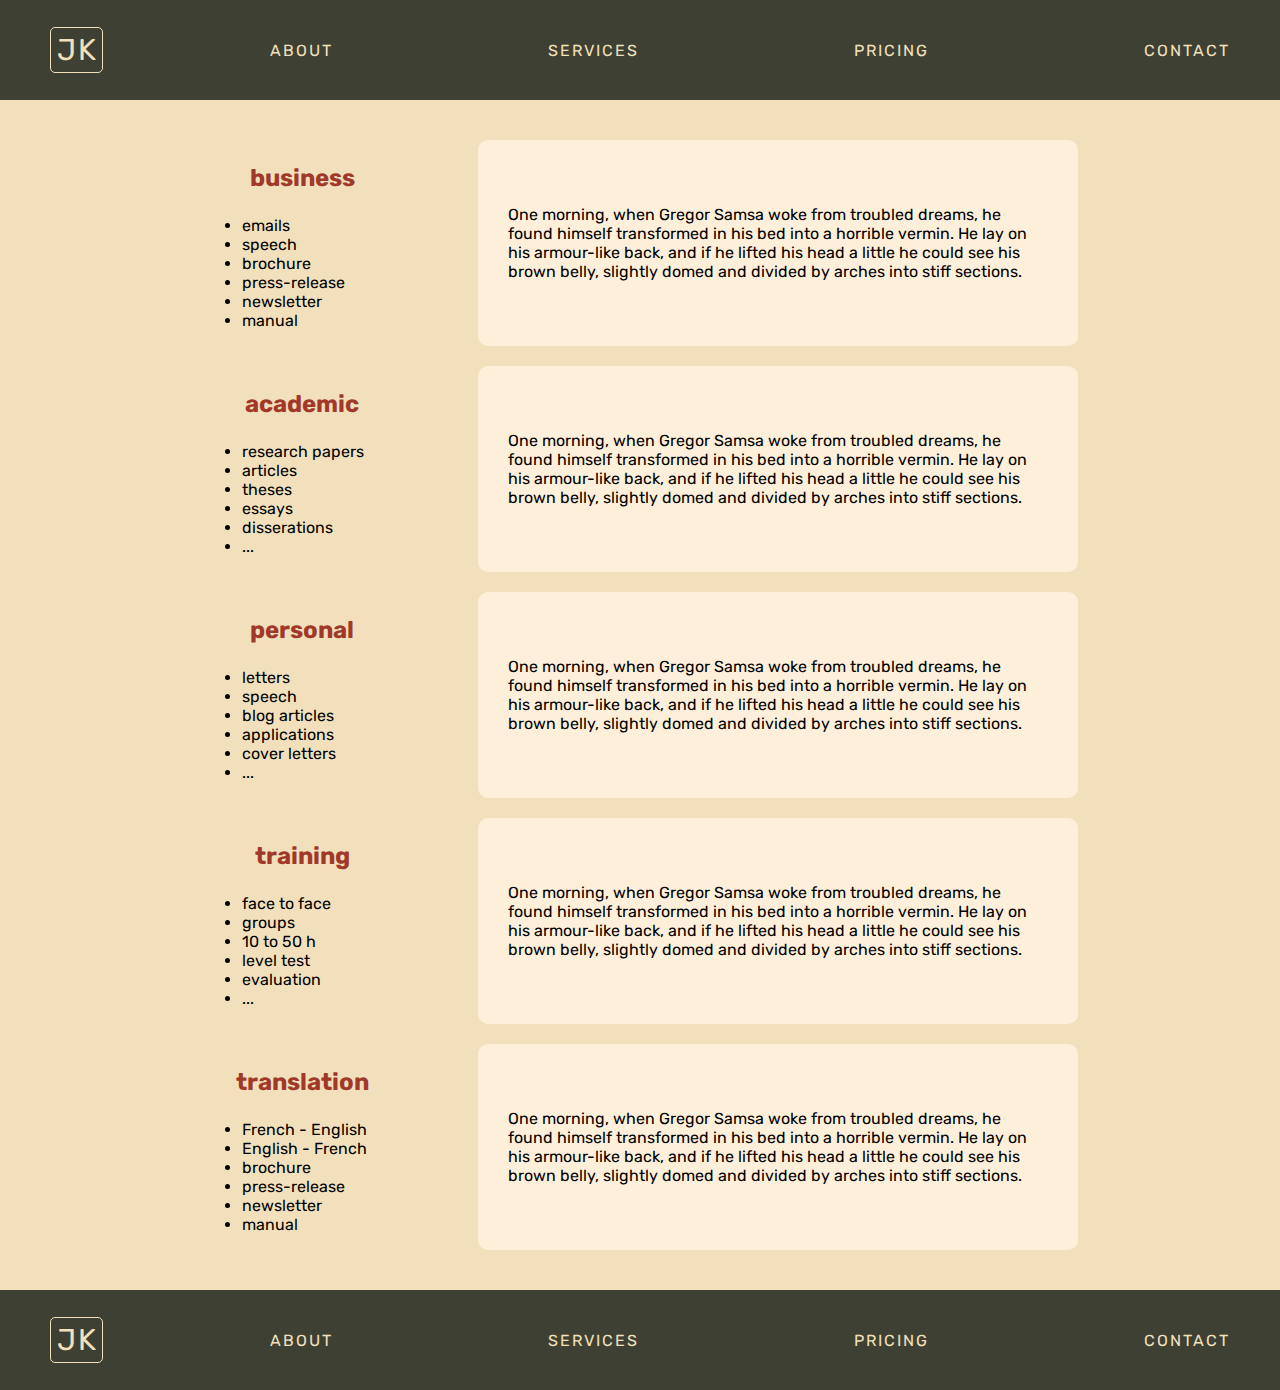
==== contact.html @ a4a88a7b "link only" ====
<!DOCTYPE html>
<html>
    <head>
        <meta charset="utf-8">
        <meta content="IE=edge" http-equiv="X-UA-Compatible">
        <meta content="width=device-width, initial-scale=1" name="viewport">
        <title>JK Services | contact</title>
        <!--<link href="css/bootstrap.min.css" rel="stylesheet">-->
        <link href="https://fonts.googleapis.com/css?family=Bitter" rel="stylesheet">
        <link href="https://fonts.googleapis.com/css?family=Rubik" rel="stylesheet">
        <link href="css/font-awesome.min.css" rel="stylesheet">
        <link href="css/styles.css" rel="stylesheet">	
    </head>
        
    <body>        
        <nav class="main-nav" role="navigation">                
            <div class="wrapper">
                <a href="index.html" id="brand">JK</a>
                <ul>
                    <li><a href="#">about</a></li>
                    <li><a href="services.html">services</a></li>
                    <li><a href="pricing.html">pricing</a></li>
                    <li><a href="#">contact</a></li>
                </ul>
            </div>
        </nav>    
        
       
        <section class="listing-expanded">
            <div class="wrapper">
                <div class="article">
                    <div class="box">
                        <h3>business</h3>
                        <ul>
                            <li>emails</li>
                            <li>speech</li>
                            <li>brochure</li>
                            <li>press-release</li>
                            <li>newsletter</li>
                            <li>manual</li>
                        </ul>
                    </div>
                    <div class="long-box">
                        <p>One morning, when Gregor Samsa woke from troubled dreams, he found himself transformed in his bed into a horrible vermin. He lay on his armour-like back, and if he lifted his head a little he could see his brown belly, slightly domed and divided by arches into stiff sections. </p>
                    </div>
                </div>
                 <div class="article">
                    <div class="box">
                        <h3>academic</h3>
                        <ul>
                            <li>research papers</li>
                            <li>articles</li>
                            <li>theses</li>
                            <li>essays</li>
                            <li>disserations</li>
                            <li>...</li>
                        </ul>
                    </div>
                    <div class="long-box">
                        <p>One morning, when Gregor Samsa woke from troubled dreams, he found himself transformed in his bed into a horrible vermin. He lay on his armour-like back, and if he lifted his head a little he could see his brown belly, slightly domed and divided by arches into stiff sections. </p>
                    </div>
                </div>
                 <div class="article">
                    <div class="box">
                        <h3>personal</h3>
                        <ul>
                            <li>letters</li>
                            <li>speech</li>
                            <li>blog articles</li>
                            <li>applications</li>
                            <li>cover letters</li>
                            <li>...</li>
                        </ul>
                    </div>
                    <div class="long-box">
                        <p>One morning, when Gregor Samsa woke from troubled dreams, he found himself transformed in his bed into a horrible vermin. He lay on his armour-like back, and if he lifted his head a little he could see his brown belly, slightly domed and divided by arches into stiff sections. </p>
                    </div>
                </div>
                 <div class="article">
                    <div class="box">
                        <h3>training</h3>
                        <ul>
                            <li>face to face</li>
                            <li>groups</li>
                            <li>10 to 50 h</li>
                            <li>level test</li>
                            <li>evaluation</li>
                            <li>...</li>
                        </ul>
                    </div>
                    <div class="long-box">
                        <p>One morning, when Gregor Samsa woke from troubled dreams, he found himself transformed in his bed into a horrible vermin. He lay on his armour-like back, and if he lifted his head a little he could see his brown belly, slightly domed and divided by arches into stiff sections. </p>
                    </div>
                </div>
                 <div class="article">
                    <div class="box">
                        <h3>translation</h3>
                        <ul>
                            <li>French - English</li>
                            <li>English - French</li>
                            <li>brochure</li>
                            <li>press-release</li>
                            <li>newsletter</li>
                            <li>manual</li>
                        </ul>
                    </div>
                    <div class="long-box">
                        <p>One morning, when Gregor Samsa woke from troubled dreams, he found himself transformed in his bed into a horrible vermin. He lay on his armour-like back, and if he lifted his head a little he could see his brown belly, slightly domed and divided by arches into stiff sections. </p>
                    </div>
                </div>
                
            </div>
        </section>
         <footer>
           <div class="wrapper">
               <a href="index.html" id="brand">JK</a>
                <ul>
                    <li><a href="#">about</a></li>
                    <li><a href="services.html">services</a></li>
                    <li><a href="pricing.html">pricing</a></li>
                    <li><a href="#">contact</a></li>
                </ul>
           </div>
       </footer>
        
    </body>
</html>
---- css/styles.css ----
/* VARIABLES */
/* colors */
/* fonts */
body {
  margin: 0;
  font-family: 'Rubik', sans-serif; }

html {
  width: 100%; }

h1 {
  margin: 0; }

nav.main-nav {
  background-color: #3E4033;
  height: 100px;
  margin: 0; }
  nav.main-nav div.wrapper {
    width: 100%;
    height: 100%;
    max-width: 1200px;
    margin: 0 auto;
    display: flex;
    justify-content: space-between;
    align-items: center; }
    nav.main-nav div.wrapper ul {
      width: 80%;
      list-style-type: none;
      display: flex;
      justify-content: space-between;
      padding-right: 10px;
      flex-wrap: wrap; }
    nav.main-nav div.wrapper a, nav.main-nav div.wrapper a:hover {
      color: #F2E0BD;
      text-transform: uppercase;
      text-decoration: none;
      letter-spacing: 2px; }
    nav.main-nav div.wrapper #brand {
      font-size: 30px;
      padding: 4px 4px 4px 6px;
      margin-left: 10px;
      border: 1px solid #F2E0BD;
      border-radius: 5px; }

footer {
  height: 100px;
  background-color: #3E4033;
  width: 100%; }
  footer div.wrapper {
    width: 100%;
    height: 100%;
    max-width: 1200px;
    margin: 0 auto;
    display: flex;
    justify-content: space-between;
    align-items: center; }
    footer div.wrapper ul {
      width: 80%;
      list-style-type: none;
      display: flex;
      justify-content: space-between;
      padding-right: 10px;
      flex-wrap: wrap; }
    footer div.wrapper a, footer div.wrapper a:hover {
      color: #F2E0BD;
      text-transform: uppercase;
      text-decoration: none;
      letter-spacing: 2px; }
    footer div.wrapper #brand {
      font-size: 30px;
      padding: 4px 4px 4px 6px;
      margin-left: 10px;
      border: 1px solid #F2E0BD;
      border-radius: 5px; }

header {
  background-color: #FEEFDA;
  height: 500px; }
  header section.lead-banner {
    width: 80%;
    height: 100%;
    margin: 0 auto;
    display: flex;
    justify-content: space-around;
    align-items: center; }
    header section.lead-banner div.lead-text {
      flex: 2 1 50%;
      max-width: 500px;
      margin-left: 30px;
      padding: 20px;
      color: #3E4033;
      text-align: center;
      letter-spacing: 3px;
      border-left: 1px solid #a1392b; }
    header section.lead-banner h1 {
      font-size: 5em; }
    header section.lead-banner h3 {
      font-size: 1.5em;
      letter-spacing: 5px; }
    header section.lead-banner aside {
      color: #a1392b; }
    header section.lead-banner ul {
      list-style-type: none; }
    header section.lead-banner li {
      font-size: 1.5em;
      font-weight: 600;
      padding-bottom: 20px; }

/* first section after header */
div.listing {
  width: 100%;
  background-color: #a1392b;
  padding: 30px 0; }
  div.listing div.wrapper {
    width: 70%;
    margin: 0 auto;
    display: flex;
    justify-content: space-between;
    flex-wrap: wrap; }
  div.listing fieldset {
    width: 100px;
    margin: 5px 0px 20px 0px;
    border-color: #FEEFDA;
    color: #FEEFDA; }
  div.listing legend {
    font-size: 1.5em;
    text-transform: uppercase; }
    div.listing legend a, div.listing legend a:hover {
      text-decoration: none;
      color: #FEEFDA; }
  div.listing div.text-banner {
    width: 70%;
    margin: 0 auto;
    display: flex;
    align-items: center;
    color: #FEEFDA;
    padding-top: 10px; }

/* demo */
section.demo {
  width: 100%;
  background-color: #a1392b;
  height: 400px; }
  section.demo div.wrapper {
    width: 70%;
    margin: 0 auto;
    background-color: #FEEFDA;
    padding: 20px; }
    section.demo div.wrapper p {
      margin: 0; }
    section.demo div.wrapper s {
      color: blue; }
    section.demo div.wrapper ins {
      color: red; }

/* section listing expanded */
section.listing-expanded {
  background-color: #F2E0BD;
  width: 100%; }
  section.listing-expanded div.wrapper {
    width: 70%;
    height: 100%;
    margin: 0 auto;
    display: flex;
    flex-direction: column;
    justify-content: center;
    padding: 30px 0 30px 0; }
    section.listing-expanded div.wrapper div.article {
      display: flex;
      padding: 10px;
      justify-content: space-between; }
    section.listing-expanded div.wrapper div.box {
      width: 200px; }
      section.listing-expanded div.wrapper div.box h3 {
        text-align: center;
        color: #a1392b;
        font-size: 1.5em; }
    section.listing-expanded div.wrapper div.long-box {
      width: 600px;
      padding: 0 30px;
      box-sizing: border-box;
      display: flex;
      align-items: center;
      background-color: #FEEFDA;
      border-radius: 10px; }

/*# sourceMappingURL=styles.css.map */
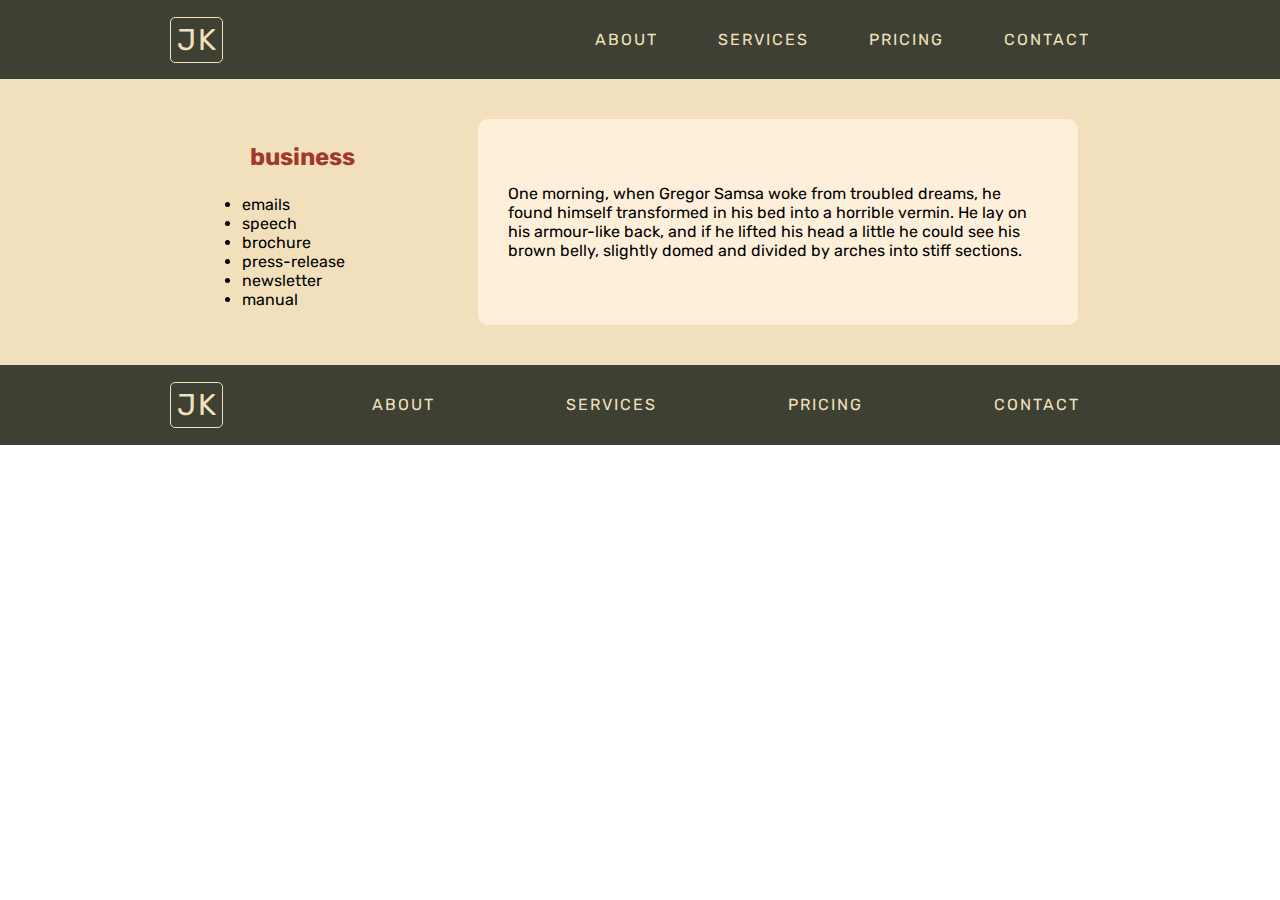
==== commit 59193a3d: "formatting" ====
--- a/contact.html
+++ b/contact.html
@@ -44,70 +44,7 @@
                         <p>One morning, when Gregor Samsa woke from troubled dreams, he found himself transformed in his bed into a horrible vermin. He lay on his armour-like back, and if he lifted his head a little he could see his brown belly, slightly domed and divided by arches into stiff sections. </p>
                     </div>
                 </div>
-                 <div class="article">
-                    <div class="box">
-                        <h3>academic</h3>
-                        <ul>
-                            <li>research papers</li>
-                            <li>articles</li>
-                            <li>theses</li>
-                            <li>essays</li>
-                            <li>disserations</li>
-                            <li>...</li>
-                        </ul>
-                    </div>
-                    <div class="long-box">
-                        <p>One morning, when Gregor Samsa woke from troubled dreams, he found himself transformed in his bed into a horrible vermin. He lay on his armour-like back, and if he lifted his head a little he could see his brown belly, slightly domed and divided by arches into stiff sections. </p>
-                    </div>
-                </div>
-                 <div class="article">
-                    <div class="box">
-                        <h3>personal</h3>
-                        <ul>
-                            <li>letters</li>
-                            <li>speech</li>
-                            <li>blog articles</li>
-                            <li>applications</li>
-                            <li>cover letters</li>
-                            <li>...</li>
-                        </ul>
-                    </div>
-                    <div class="long-box">
-                        <p>One morning, when Gregor Samsa woke from troubled dreams, he found himself transformed in his bed into a horrible vermin. He lay on his armour-like back, and if he lifted his head a little he could see his brown belly, slightly domed and divided by arches into stiff sections. </p>
-                    </div>
-                </div>
-                 <div class="article">
-                    <div class="box">
-                        <h3>training</h3>
-                        <ul>
-                            <li>face to face</li>
-                            <li>groups</li>
-                            <li>10 to 50 h</li>
-                            <li>level test</li>
-                            <li>evaluation</li>
-                            <li>...</li>
-                        </ul>
-                    </div>
-                    <div class="long-box">
-                        <p>One morning, when Gregor Samsa woke from troubled dreams, he found himself transformed in his bed into a horrible vermin. He lay on his armour-like back, and if he lifted his head a little he could see his brown belly, slightly domed and divided by arches into stiff sections. </p>
-                    </div>
-                </div>
-                 <div class="article">
-                    <div class="box">
-                        <h3>translation</h3>
-                        <ul>
-                            <li>French - English</li>
-                            <li>English - French</li>
-                            <li>brochure</li>
-                            <li>press-release</li>
-                            <li>newsletter</li>
-                            <li>manual</li>
-                        </ul>
-                    </div>
-                    <div class="long-box">
-                        <p>One morning, when Gregor Samsa woke from troubled dreams, he found himself transformed in his bed into a horrible vermin. He lay on his armour-like back, and if he lifted his head a little he could see his brown belly, slightly domed and divided by arches into stiff sections. </p>
-                    </div>
-                </div>
+                
                 
             </div>
         </section>
--- a/css/styles.css
+++ b/css/styles.css
@@ -1,5 +1,6 @@
 /* VARIABLES */
 /* colors */
+/*   D9D9D9  */
 /* fonts */
 body {
   margin: 0;
@@ -13,28 +14,28 @@
 
 nav.main-nav {
   background-color: #3E4033;
-  height: 100px;
   margin: 0; }
   nav.main-nav div.wrapper {
-    width: 100%;
-    height: 100%;
-    max-width: 1200px;
+    width: 75%;
     margin: 0 auto;
     display: flex;
     justify-content: space-between;
     align-items: center; }
     nav.main-nav div.wrapper ul {
-      width: 80%;
       list-style-type: none;
-      display: flex;
-      justify-content: space-between;
-      padding-right: 10px;
-      flex-wrap: wrap; }
-    nav.main-nav div.wrapper a, nav.main-nav div.wrapper a:hover {
+      margin: 0;
+      display: flex;
+      justify-content: space-between; }
+    nav.main-nav div.wrapper a {
       color: #F2E0BD;
       text-transform: uppercase;
       text-decoration: none;
-      letter-spacing: 2px; }
+      letter-spacing: 2px;
+      text-align: center;
+      display: block;
+      padding: 30px; }
+      nav.main-nav div.wrapper a:hover {
+        background-color: #4c4e3e; }
     nav.main-nav div.wrapper #brand {
       font-size: 30px;
       padding: 4px 4px 4px 6px;
@@ -43,13 +44,11 @@
       border-radius: 5px; }
 
 footer {
-  height: 100px;
+  height: 80px;
   background-color: #3E4033;
   width: 100%; }
   footer div.wrapper {
-    width: 100%;
-    height: 100%;
-    max-width: 1200px;
+    width: 75%;
     margin: 0 auto;
     display: flex;
     justify-content: space-between;
@@ -58,20 +57,36 @@
       width: 80%;
       list-style-type: none;
       display: flex;
+      margin: 0;
       justify-content: space-between;
-      padding-right: 10px;
+      padding: 0 10px 0 0;
       flex-wrap: wrap; }
-    footer div.wrapper a, footer div.wrapper a:hover {
+      @media screen and (max-width: 600px) {
+        footer div.wrapper ul {
+          flex-direction: column; } }
+    footer div.wrapper a {
       color: #F2E0BD;
       text-transform: uppercase;
       text-decoration: none;
-      letter-spacing: 2px; }
+      letter-spacing: 2px;
+      text-align: center;
+      display: block;
+      padding: 30px; }
+      footer div.wrapper a:hover {
+        background-color: #4c4e3e; }
     footer div.wrapper #brand {
       font-size: 30px;
       padding: 4px 4px 4px 6px;
       margin-left: 10px;
       border: 1px solid #F2E0BD;
       border-radius: 5px; }
+  footer #copy {
+    color: #a1392b;
+    background-color: #3E4033;
+    text-align: center;
+    letter-spacing: 4px;
+    font-size: 12px;
+    padding: 20px; }
 
 header {
   background-color: #FEEFDA;
@@ -118,16 +133,21 @@
     justify-content: space-between;
     flex-wrap: wrap; }
   div.listing fieldset {
-    width: 100px;
+    max-width: 100px;
+    flex: 1 1 100px;
     margin: 5px 0px 20px 0px;
     border-color: #FEEFDA;
     color: #FEEFDA; }
   div.listing legend {
     font-size: 1.5em;
-    text-transform: uppercase; }
-    div.listing legend a, div.listing legend a:hover {
+    text-transform: uppercase;
+    text-align: center; }
+    div.listing legend a {
       text-decoration: none;
       color: #FEEFDA; }
+      div.listing legend a:hover {
+        color: #FEEFDA;
+        font-size: 1.1em; }
   div.listing div.text-banner {
     width: 70%;
     margin: 0 auto;
